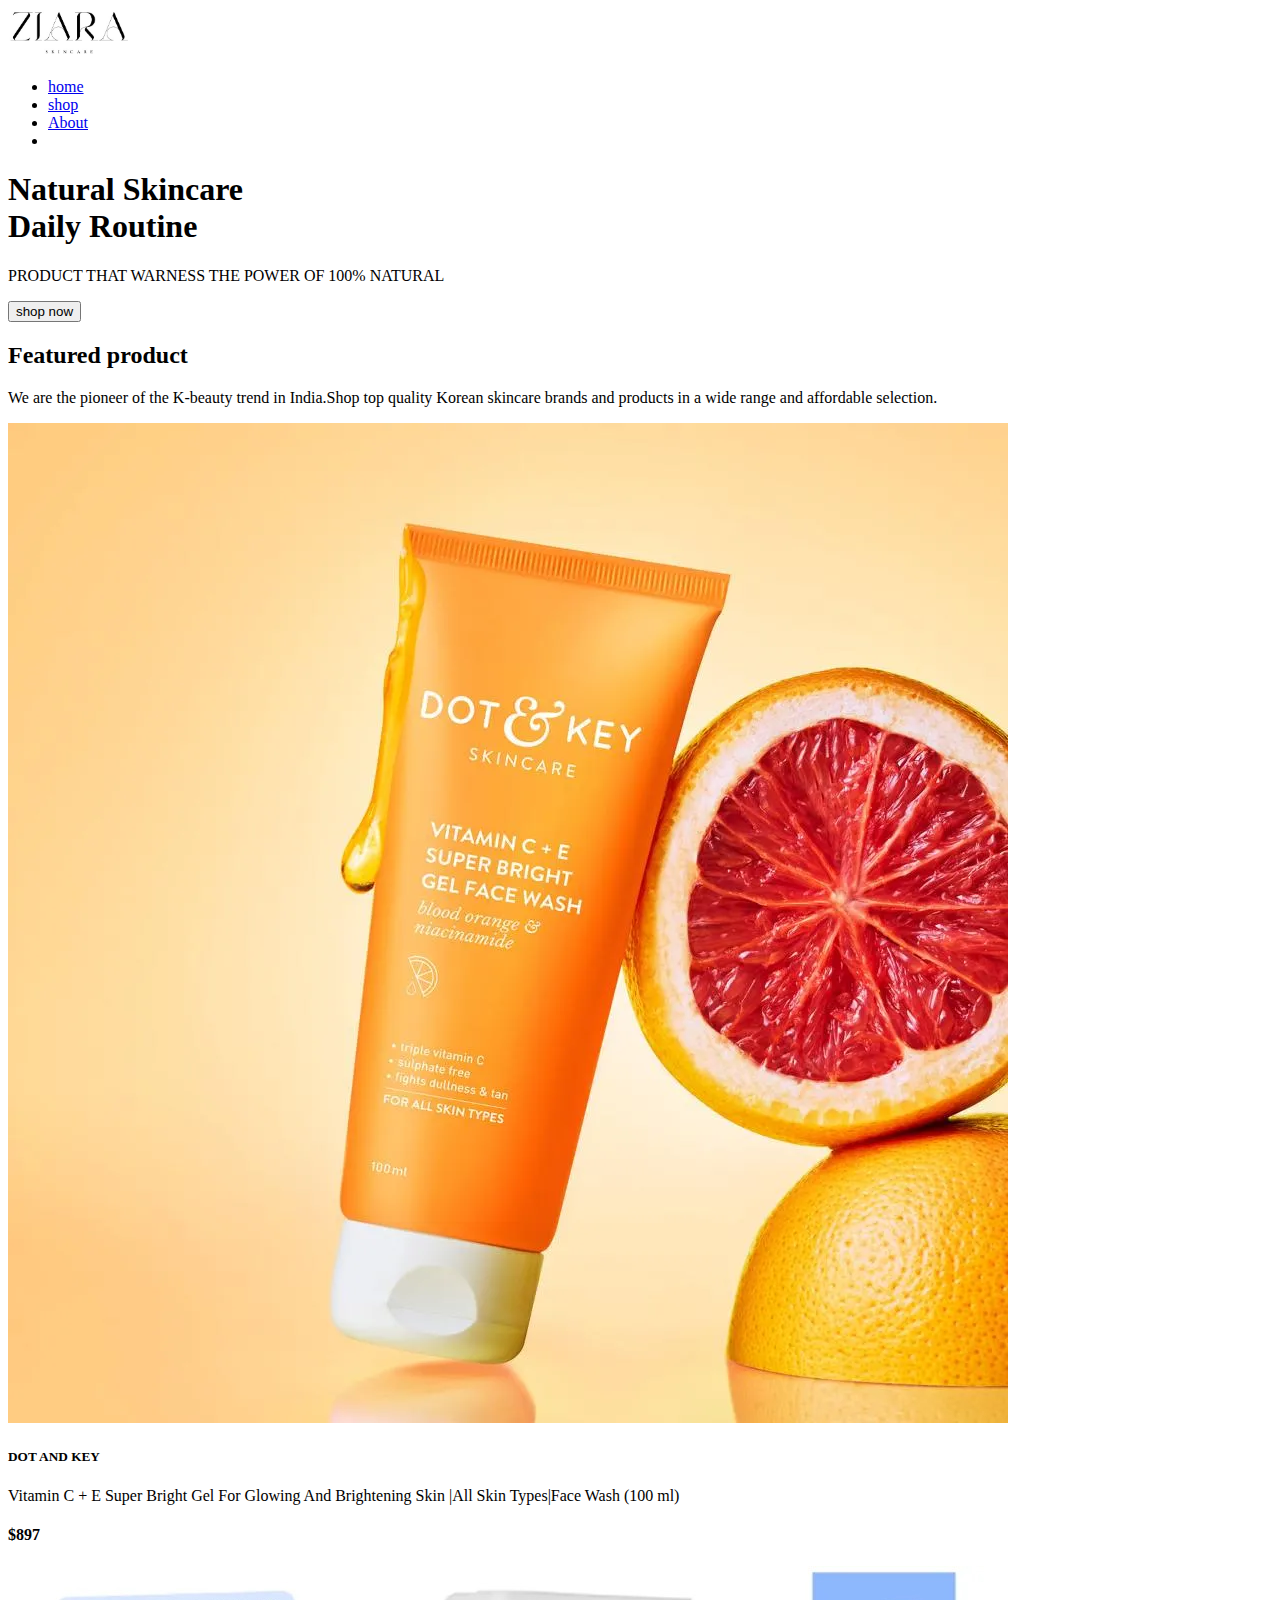
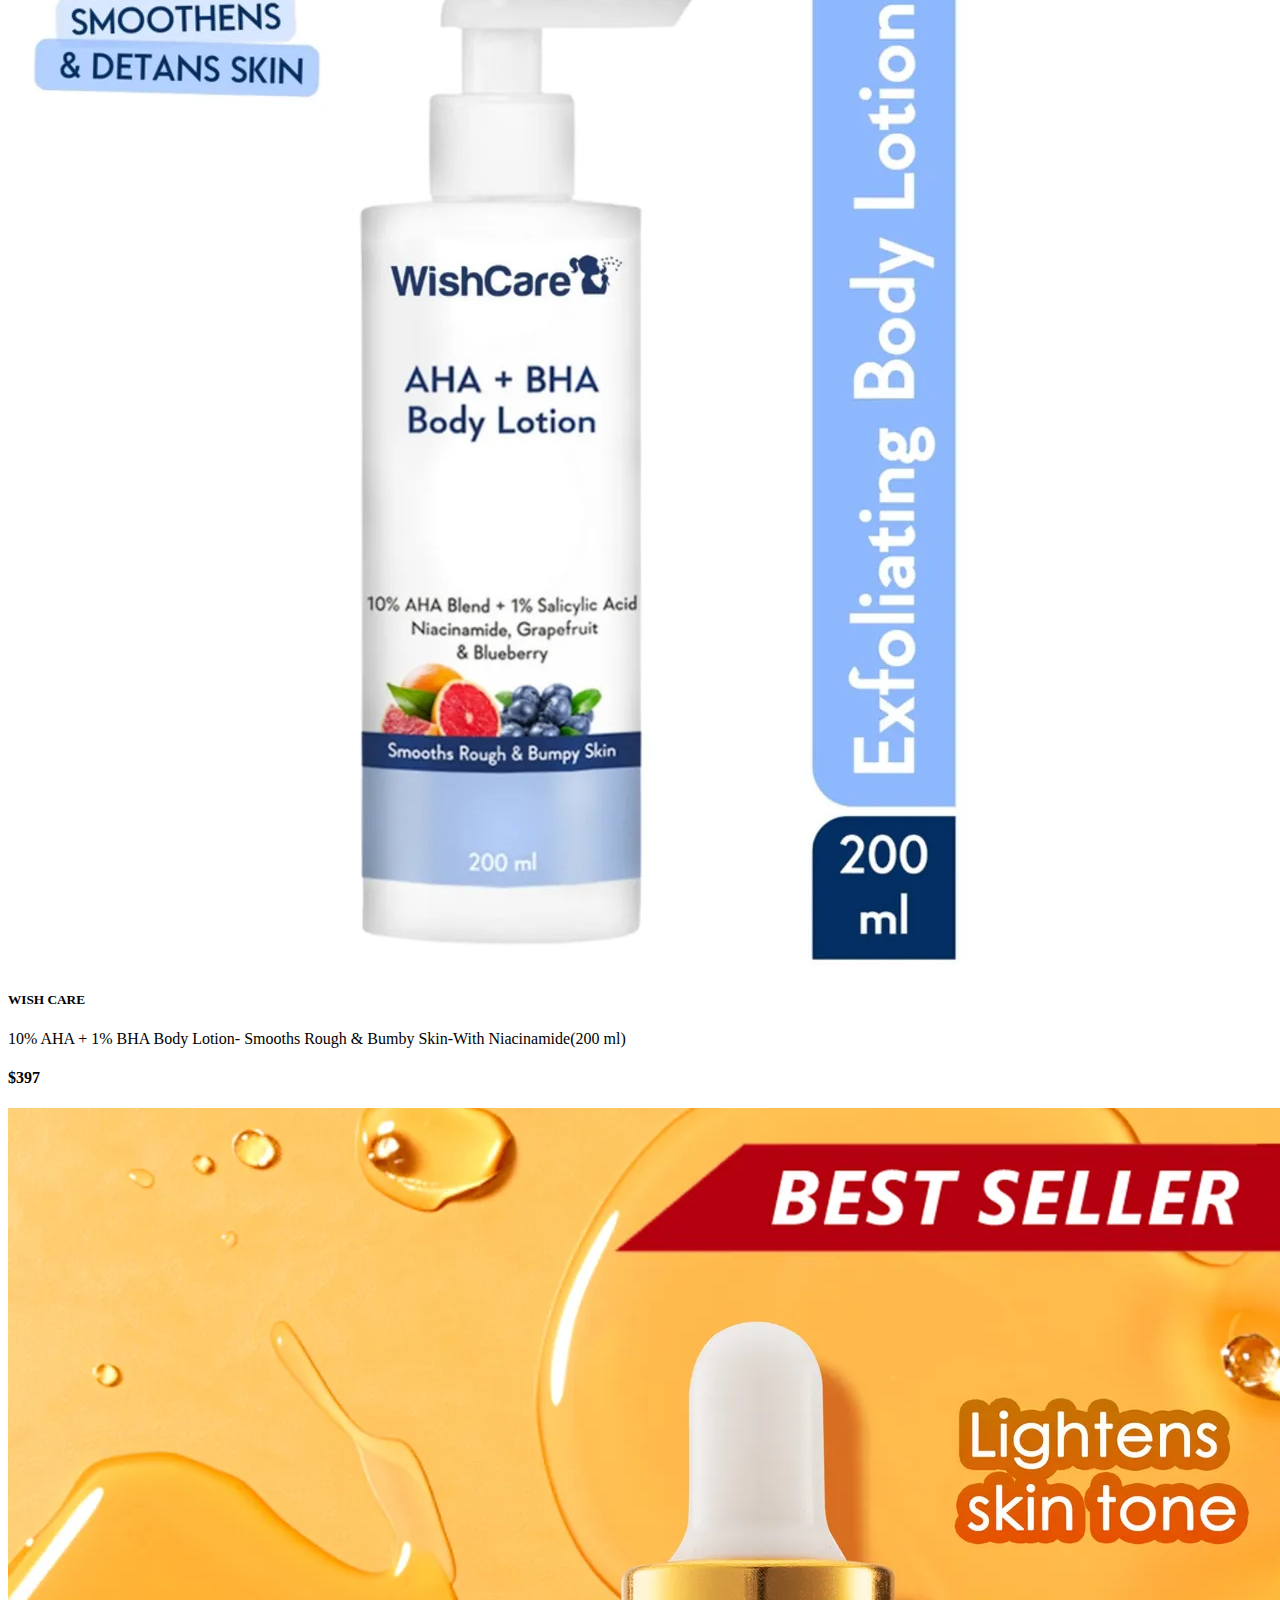
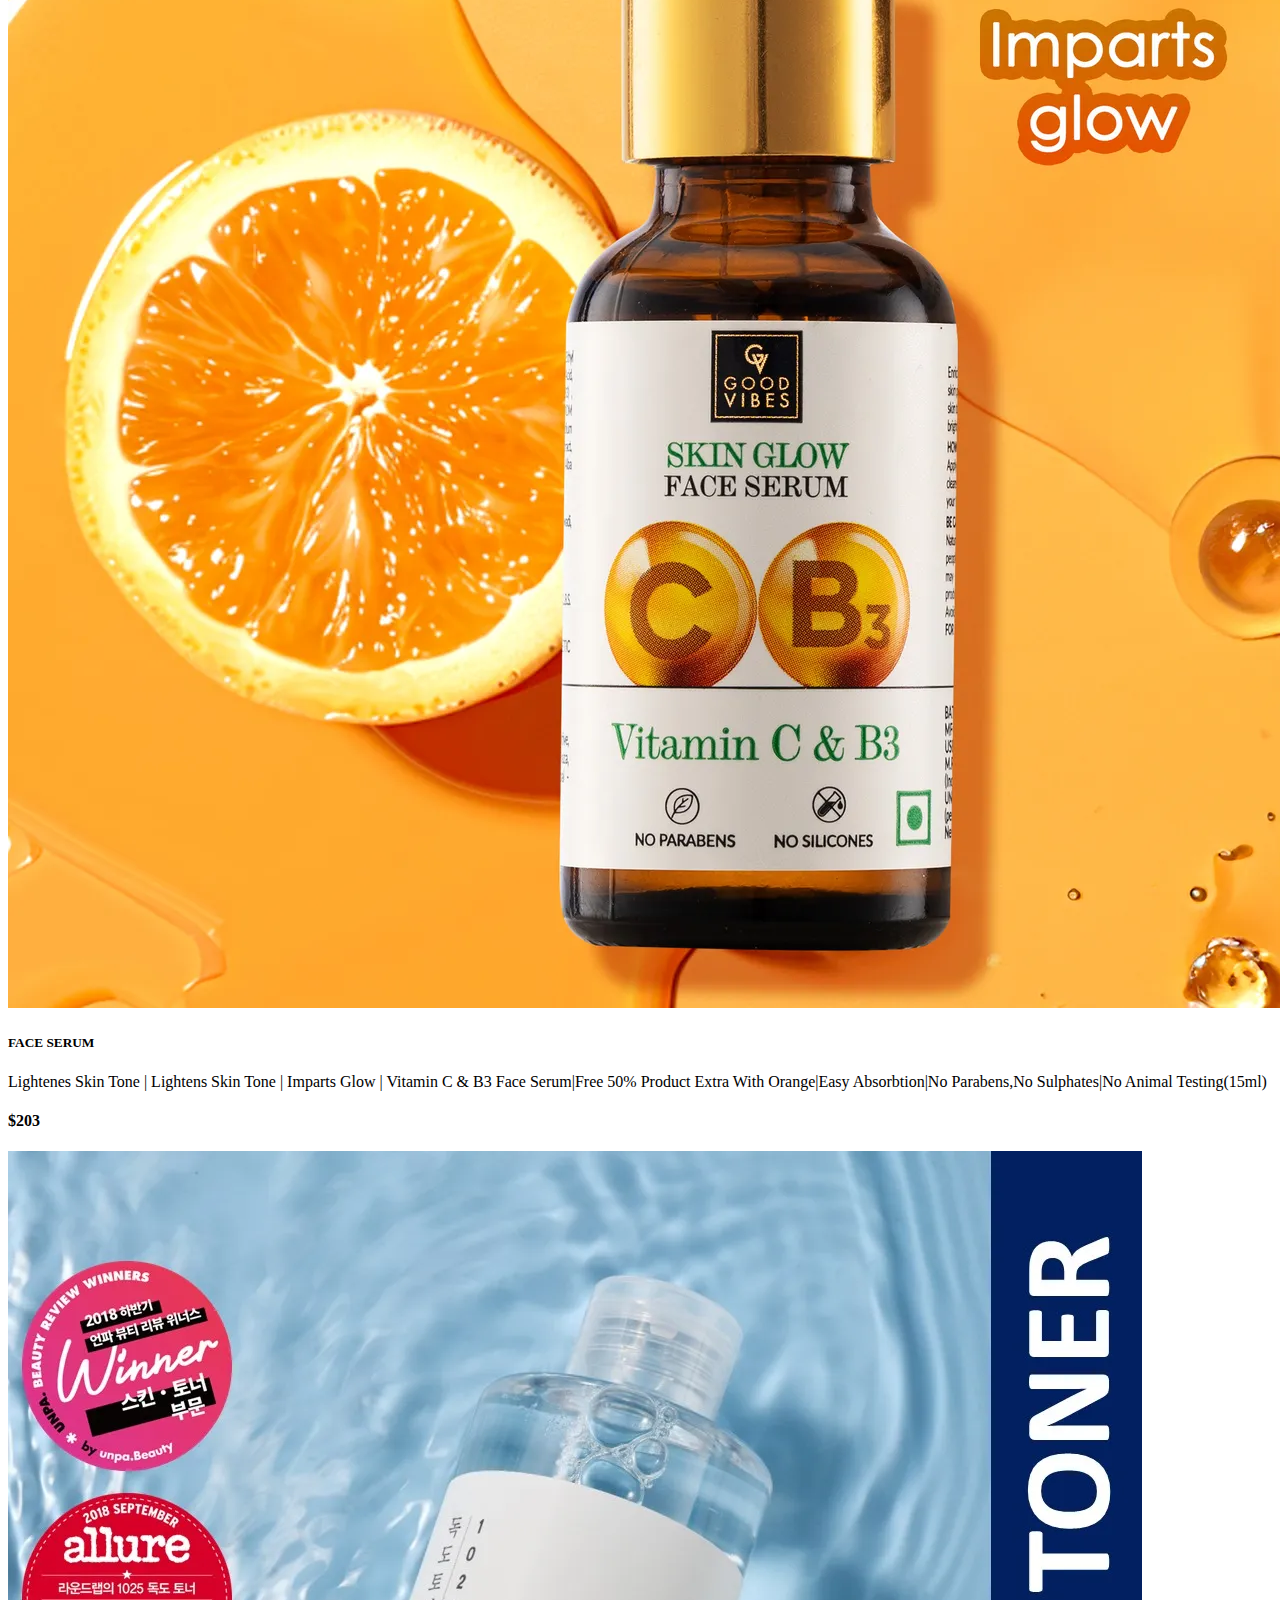
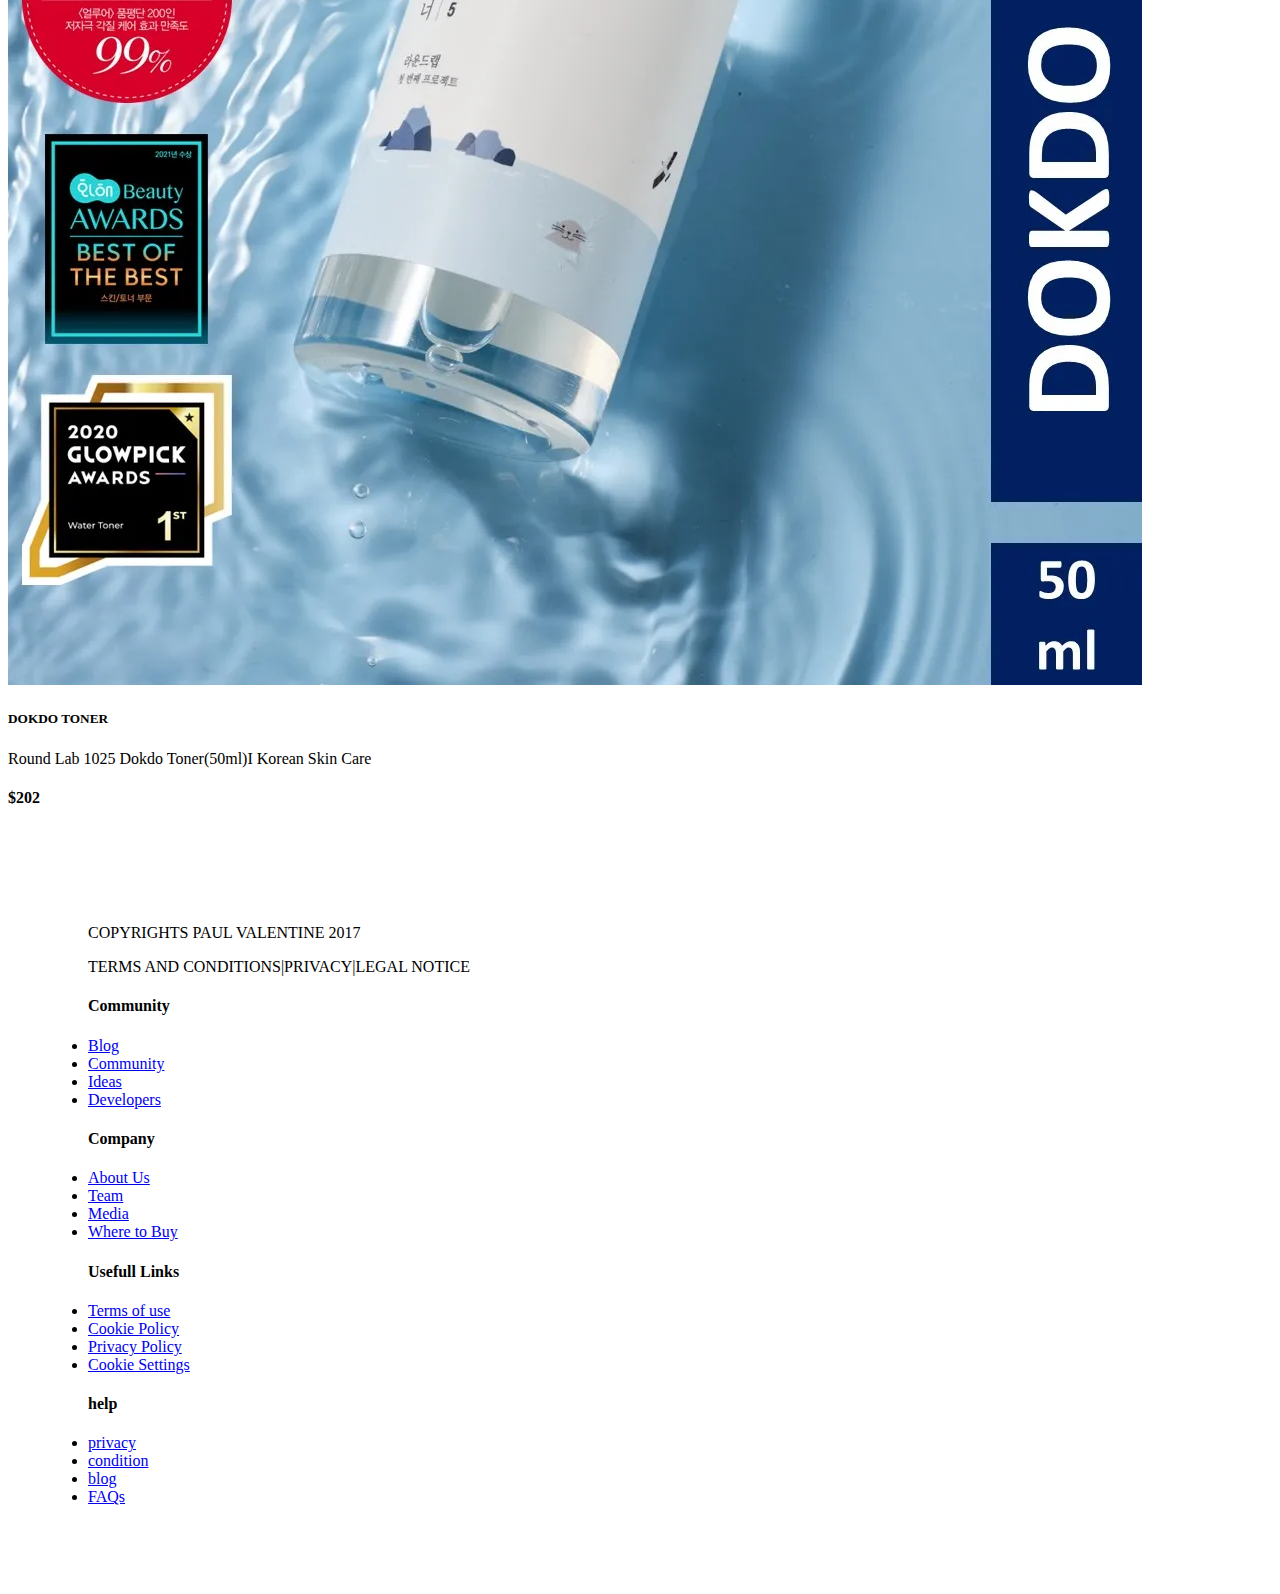
==== index.html @ 92f0c4b4 "project" ====
<!DOCTYPE html>
<html lang="en">

<head>
    <meta charset="UTF-8">
    <meta name="viewport" content="width=device-width, initial-scale=1.0">
    <title>Document</title>
    <link rel="stylesheet" href="home.css">
    <link rel="stylesheet" href="https://cdnjs.cloudflare.com/ajax/libs/font-awesome/6.6.0/css/all.min.css"
        integrity="sha512-Kc323vGBEqzTmouAECnVceyQqyqdsSiqLQISBL29aUW4U/M7pSPA/gEUZQqv1cwx4OnYxTxve5UMg5GT6L4JJg=="
        crossorigin="anonymous" referrerpolicy="no-referrer" />
        <link rel="preconnect" href="https://fonts.googleapis.com">

</head>

<body>

    <section id="header">
        <div>
            <img style="width: 120px; height: 50px; object-fit: cover;" class="px-2" src="./images/logooo.png" alt="logo">
        </div>
        <div>
            <ul id="navbar">
                <li><a href="home.html">home</a></li>
                <li><a href="shop.html">shop</a></li>
                <li><a href="about.html">About</a></li>
                <li><a href="cart.html"><i class="fa-solid fa-cart-shopping"></i></a></li>
            </ul>

        </div>
    </section>

    <section id="hero">
        <h1>Natural Skincare<br>Daily Routine</h1>
        <p>PRODUCT THAT WARNESS THE POWER OF 100% NATURAL</p>
        <button>shop now</button>
    </section>
    
    <section id="product1" class="section-p1">
        <h2>Featured product</h2>
        <p>We are the pioneer of the K-beauty trend in India.Shop top quality Korean skincare brands and products in a wide range and affordable selection.</p>
        <div class=" pro-container">
            <div class="pro">
                <img src="./images/p4.jpg" alt="logo">
                <div class="des">
                    <h5>DOT AND KEY</h5>
                    <span> Vitamin C + E Super Bright Gel For Glowing And Brightening Skin |All Skin Types|Face Wash (100 ml)</span>
                    <div class="star">
                        <i class="fa-solid fa-star"></i>
                        <i class="fa-solid fa-star"></i>
                        <i class="fa-solid fa-star"></i>
                        <i class="fa-solid fa-star"></i>

                    </div>
                    <h4>$897</h4>
                </div>
                <a href="#"><i class=" cart fa-solid fa-cart-shopping "></i></a>

            </div>

            <div class="pro">
                <img src="./images/p1.jpg"  alt="">
                <div class="des">
                    <h5>WISH CARE</h5>
                    <span>10% AHA + 1% BHA Body Lotion- Smooths Rough & Bumby Skin-With Niacinamide(200 ml)</span>
                    <div class="star">
                        <i class="fa-solid fa-star"></i>
                        <i class="fa-solid fa-star"></i>
                        <i class="fa-solid fa-star"></i>
                        <i class="fa-solid fa-star"></i>

                    </div>
                    <h4>$397</h4>
                </div>
                <a href="#"><i class="fa-solid fa-cart-shopping cart "></i></a>

            </div>

            <div class="pro">
                <img src="./images/p2.jpg" alt="logo">
                <div class="des">
                   
                    <h5>FACE SERUM</h5>
            <span>Lightenes Skin Tone | Lightens Skin Tone | Imparts Glow | Vitamin C & B3 Face Serum|Free 50% Product Extra With Orange|Easy Absorbtion|No Parabens,No Sulphates|No Animal Testing(15ml)</span>
                    <div class="star">
                        <i class="fa-solid fa-star"></i>
                        <i class="fa-solid fa-star"></i>
                        <i class="fa-solid fa-star"></i>
                        <i class="fa-solid fa-star"></i>

                    </div>
                    <h4>$203</h4>
                </div>
                <a href="#"><i class=" cart fa-solid fa-cart-shopping "></i></a>

            </div>
            <div class="pro">
                <img src="./images/p3.jpg" alt="logo">
                <div class="des">
                    <h5>DOKDO TONER</h5>
                    <span>Round Lab 1025 Dokdo Toner(50ml)I Korean Skin Care</span>
                    <div class="star">
                        <i class="fa-solid fa-star"></i>
                        <i class="fa-solid fa-star"></i>
                        <i class="fa-solid fa-star"></i>
                        <i class="fa-solid fa-star"></i>

                    </div>
                    <h4>$202</h4>
                </div>
                <a href="#"><i class=" cart fa-solid fa-cart-shopping "></i></a>

            </div>



        </div>
    </section>
    <footer class="footer" style=" padding: 80px;">
        <div class="footer-content">
            <p>COPYRIGHTS PAUL VALENTINE 2017</p>
            <p>TERMS AND CONDITIONS|PRIVACY|LEGAL NOTICE</p>
            <div class="icons"> 
                 <a href="#"><i class="fa-brands fa-facebook"></i></a>
                <a href="#"><i class="fa-brands fa-twitter"></i></a>
                <a href="#"><i class="fa-brands fa-instagram"></i></a>
                <a href="#"><i class="fa-brands fa-youtube"></i></a>
                 
            </div>
        </div>
        
        <div class="footer-content">
            <h4>Community</h4>
            <li><a href="#">Blog</a></li>
            <li><a href="#">Community</a></li>
            <li><a href="#">Ideas</a></li>
            <li><a href="#">Developers</a></li>
        </div>
        <div class="footer-content">
            <h4>Company</h4>
            <li><a href="#">About Us</a></li>
            <li><a href="#">Team</a></li>
            <li><a href="#">Media</a></li>
            <li><a href="#">Where to Buy</a></li>
        </div>
        <div class="footer-content">
            <h4>Usefull Links</h4>
            <li><a href="#">Terms of use</a></li>
            <li><a href="#">Cookie Policy</a></li>
            <li><a href="#">Privacy Policy</a></li>
            <li><a href="#">Cookie Settings</a></li>
        </div>
        <div class="footer-content">
            <h4>help</h4>
            <li><a href="#">privacy</a></li>
            <li><a href="#">condition</a></li>
            <li><a href="#">blog</a></li>
            <li><a href="#">FAQs</a></li>
        </div>
        </div>
    </footer>



</body>

</html>
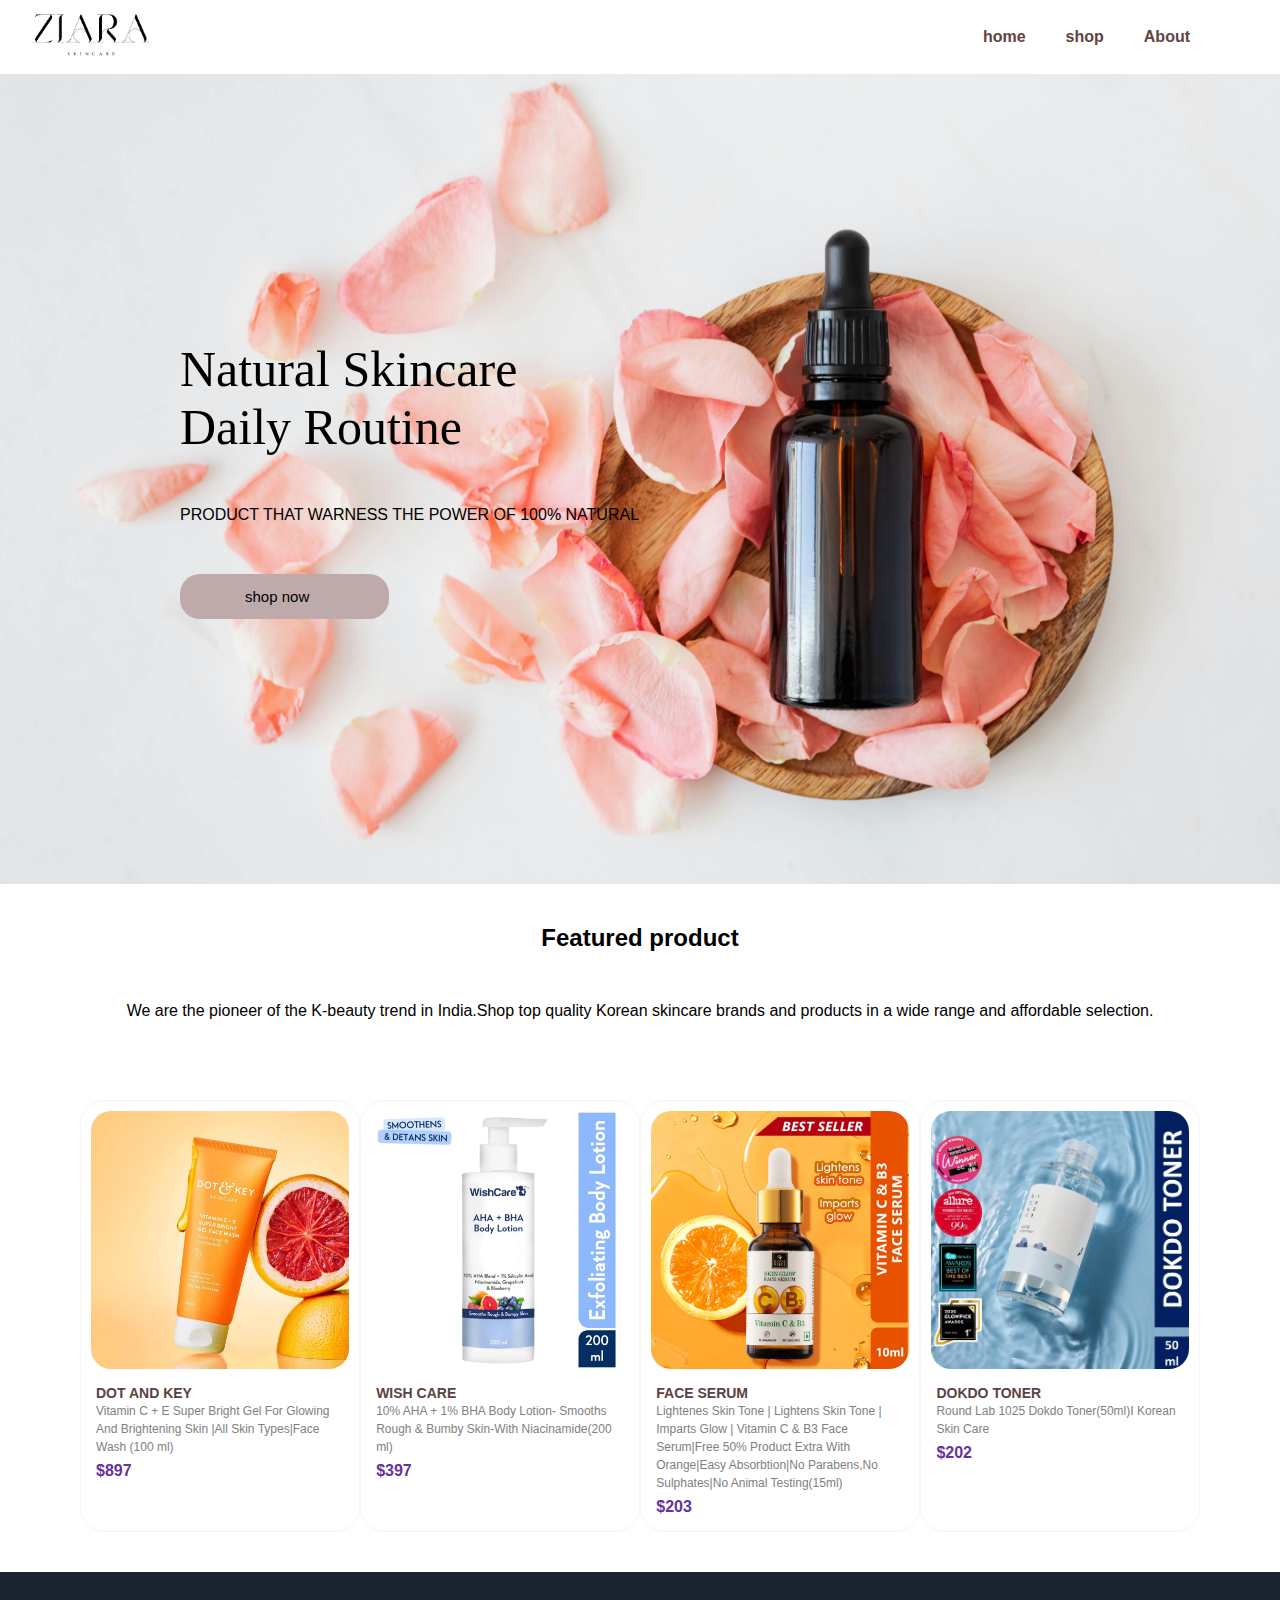
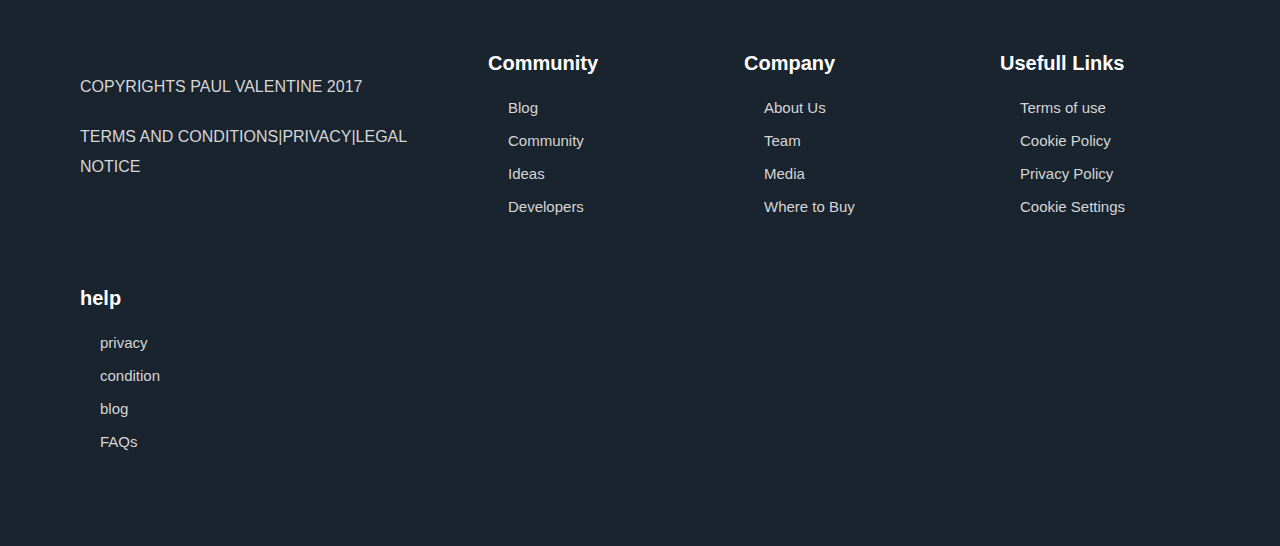
==== commit 347291f4: "project" ====
--- a/index.html
+++ b/index.html
@@ -5,7 +5,7 @@
     <meta charset="UTF-8">
     <meta name="viewport" content="width=device-width, initial-scale=1.0">
     <title>Document</title>
-    <link rel="stylesheet" href="home.css">
+    <link rel="stylesheet" href="index.css">
     <link rel="stylesheet" href="https://cdnjs.cloudflare.com/ajax/libs/font-awesome/6.6.0/css/all.min.css"
         integrity="sha512-Kc323vGBEqzTmouAECnVceyQqyqdsSiqLQISBL29aUW4U/M7pSPA/gEUZQqv1cwx4OnYxTxve5UMg5GT6L4JJg=="
         crossorigin="anonymous" referrerpolicy="no-referrer" />
--- a/index.css
+++ b/index.css
@@ -0,0 +1,246 @@
+body{
+    width: 100%;
+
+}
+#header{
+    display: flex;
+    align-items: center;
+    justify-content: space-between;
+    padding: 10px 30px;
+    background-color: white;
+    box-shadow: 0 5px 15px whitesmoke;
+    z-index: 999;
+    top: 0;
+    left: 0;
+   
+}
+#navbar{
+    display: flex;
+    align-items: center;
+    justify-content: space-between;
+}
+#navbar li{
+    list-style: none;
+    padding: 0 20px;
+    
+}
+#navbar li a{
+    text-decoration: none;
+   
+    font-family: 'Lucida Sans', 'Lucida Sans Regular', 'Lucida Grande', 'Lucida Sans Unicode', Geneva, Verdana, sans-serif;
+    font-weight: 600;
+    color: rgb(99, 66, 66);
+
+}
+#navbar li a:hover,
+#navbar li a:active{
+    color: rgb(45, 45, 136);
+}
+#navbar li a:active::after,
+#navbar li a:hover::after{
+    content: "";
+    width: 30%;
+    height: 2px;
+    background: green;
+    position: absolute;
+    bottom: -4px;
+    left: 20px;
+}
+#hero{
+    background-image:url("./images/a\ \(1\).jpg"); 
+    height: 90vh;
+    width: 100;
+    background-position: top 25% right 0;
+    background-size: cover;
+    padding: 0 80px;
+    display: flex;
+    flex-direction: column;
+    align-items: flex-start;
+    justify-content: center;
+
+}
+
+h1 {
+    font-family: "PT Serif", serif;
+    font-weight: 100;
+    font-size: 50px;
+    padding-left: 100px;
+    }
+ #hero p{
+    padding-left: 100px;
+    padding-bottom: 50px;
+    padding-top: 50px;
+}
+#product1 p{
+    padding-bottom: 50px;
+    padding-top: 50px;
+}
+
+#hero button{
+   
+background-color:rgb(190, 170, 170);
+margin-left: 100px;
+border-radius: 20px;
+color: black;
+border: 0;
+padding: 14px 80px 14px 65px;
+cursor: pointer;
+font-size: 15px;
+}
+
+.section-p1{
+    padding: 40px 80px;
+
+
+} 
+
+ #product1{
+    text-align: center;
+    
+ }
+ #product1 .pro-container{
+    display: flex;
+    justify-content: space-between;
+     padding-top: 30px; 
+    flex-wrap: wrap;
+ }
+ #product1 .pro{
+    width: 23% ;
+    min-width: 250px;
+    padding: 10px;
+    border: 1px solid whitesmoke;
+    border-radius: 25px;
+    cursor: pointer;
+    box-shadow: 20px 20px 30px rgba(0, 0, 0, 0, 0.2);
+    transition: 0.2s ease;
+    margin: 15px10px;
+    position: relative;
+   
+ 
+
+ }
+ #product1 .pro img{
+    width: 100%;
+    border-radius: 20px;
+ }
+ #product1 .pro .des{
+    text-align: start;
+    padding: 5px;
+
+ }
+ #product1 .pro .des span{
+    color:gray ;
+    font-size: 12px;
+
+ }
+ #product1 .pro .des h5{
+    padding-top: 7px;
+    color: rgb(91, 66, 66);
+    font-size: 14px;
+
+ }
+ #product1 .pro .des i{
+    font-size: 12px;
+    color: green;
+
+ }
+ #product1 .pro .des h4{
+    padding-top: 7px;
+    font-size: 15;
+    font-weight: 700;
+    color: rebeccapurple;
+ }
+ #product1 .pro .cart{
+width: 40px;
+height: 40px;
+line-height: 40px;
+border-radius: 50px;
+background-color: white;
+color: green;
+position: absolute;
+bottom: 20px;
+right: 10px;
+
+ 
+}
+*{
+    padding: 0;
+    margin: 0;
+    text-decoration: none;
+    list-style: none;
+    font-family: "Work Sans", sans-serif ;
+}
+
+.footer{
+    display: grid;
+    grid-template-columns: repeat(auto-fit, minmax(200px, auto));
+    gap: 3.5rem;
+    background: #1a242f;
+    
+}
+
+
+    .footer-content h4{
+        color: #fff;
+        margin-bottom: 1.5rem;
+        font-size: 20px;
+    }
+    .footer-content li{
+        margin-bottom: 16px;
+        padding-left: 20px;
+    }
+    .footer-content li a{
+        display: block;
+        color: #d6d6d6;
+        font-size: 15px;
+        font-weight: 400;
+        transition: all .40s ease;
+    }
+    .footer-content li a:hover{
+        transform: translateY(-3px)translateX(-5px);
+        color: #fff;
+    }
+    .footer-content p{
+        color: #d6d6d6;
+        font-size: 16px;
+        line-height: 30px;
+        margin: 20px 0;
+    }
+    .icons{
+        margin-left: 100px;
+    }
+    .icons a{
+        display: inline-block;
+        font-size: 22px;
+        color: #d6d6d6;
+        margin-right: 17px;
+        transition:  all .40s ease;
+    }
+    .icons a:hover{
+        color: #fff;
+        transform: translateY(-3px)translateX(-5px);
+    
+    } 
+ @media(max-width:1690px){
+        section{
+            padding: 50px 5% 40px;
+        }
+    }
+    @media(max-width:1120px){
+        .footer{
+            display: grid;grid-template-columns: repeat(auto-fit, minmax(300px, auto));
+            gap: 2rem;
+    
+        }
+    
+    }
+    @media(max-width:700px){
+        .footer{
+            display: grid;
+            display: grid;grid-template-columns: repeat(auto-fit, minmax(300px, auto));
+            gap: 2.5rem;
+    
+    
+    }
+}
+    
